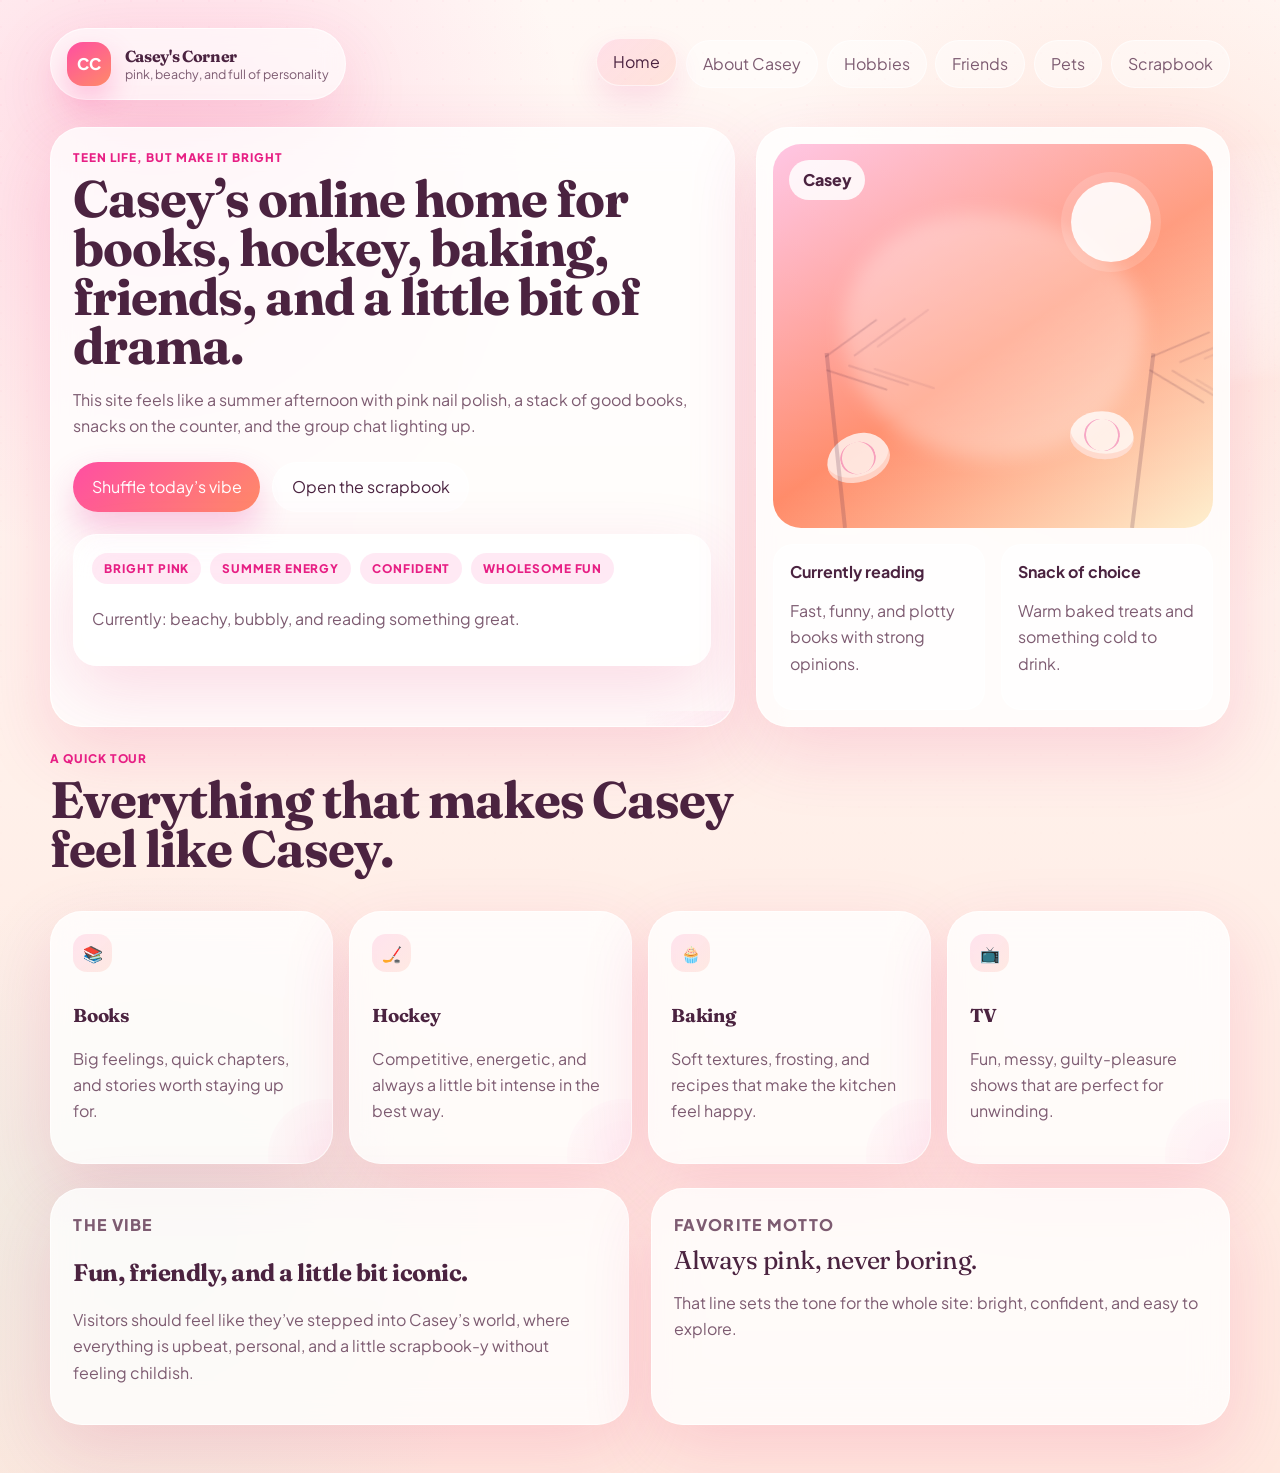
==== index.html @ 20cf0d58 "Add initial website structure and content for Casey's Corner - Created main pages: index.html, hobbi" ====
<!doctype html>
<html lang="en">
<head>
  <meta charset="utf-8">
  <meta name="viewport" content="width=device-width, initial-scale=1">
  <title>Casey's Corner | Home</title>
  <meta name="description" content="Casey's fun, beachy personal website with books, hockey, baking, friends, and pets.">
  <link rel="preconnect" href="https://fonts.googleapis.com">
  <link rel="preconnect" href="https://fonts.gstatic.com" crossorigin>
  <link href="https://fonts.googleapis.com/css2?family=Fraunces:opsz,wght@9..144,500;9..144,700;9..144,800&family=Plus+Jakarta+Sans:wght@400;500;600;700;800&display=swap" rel="stylesheet">
  <link rel="stylesheet" href="styles.css">
  <script defer src="script.js"></script>
</head>
<body data-page="home">
  <div class="page-shell">
    <header class="site-header">
      <a class="brand" href="index.html" aria-label="Casey's Corner home">
        <span class="brand-mark">CC</span>
        <span>
          <strong>Casey's Corner</strong>
          <small>pink, beachy, and full of personality</small>
        </span>
      </a>

      <nav class="site-nav" aria-label="Primary">
        <a href="index.html">Home</a>
        <a href="about.html">About Casey</a>
        <a href="hobbies.html">Hobbies</a>
        <a href="friends.html">Friends</a>
        <a href="pets.html">Pets</a>
        <a href="scrapbook.html">Scrapbook</a>
      </nav>
    </header>

    <main>
      <section class="hero hero-home reveal">
        <div class="hero-copy card surface-glow">
          <p class="eyebrow">Teen life, but make it bright</p>
          <h1>Casey’s online home for books, hockey, baking, friends, and a little bit of drama.</h1>
          <p class="lede">This site feels like a summer afternoon with pink nail polish, a stack of good books, snacks on the counter, and the group chat lighting up.</p>

          <div class="hero-actions">
            <button class="button primary" id="vibe-button" type="button">Shuffle today’s vibe</button>
            <a class="button secondary" href="scrapbook.html">Open the scrapbook</a>
          </div>

          <div class="vibe-strip card soft-card">
            <span class="chip">Bright pink</span>
            <span class="chip">Summer energy</span>
            <span class="chip">Confident</span>
            <span class="chip">Wholesome fun</span>
            <p id="vibe-line">Currently: beachy, bubbly, and reading something great.</p>
          </div>
        </div>

        <aside class="hero-panel card">
          <div class="portrait-window">
            <div class="portrait-badge">Casey</div>
            <div class="portrait-art" aria-hidden="true">
              <span class="shell shell-a"></span>
              <span class="shell shell-b"></span>
              <span class="palm palm-a"></span>
              <span class="palm palm-b"></span>
              <span class="sun"></span>
            </div>
          </div>
          <div class="mini-grid">
            <article class="mini-card">
              <strong>Currently reading</strong>
              <p>Fast, funny, and plotty books with strong opinions.</p>
            </article>
            <article class="mini-card">
              <strong>Snack of choice</strong>
              <p>Warm baked treats and something cold to drink.</p>
            </article>
          </div>
        </aside>
      </section>

      <section class="section reveal">
        <div class="section-heading">
          <p class="eyebrow">A quick tour</p>
          <h2>Everything that makes Casey feel like Casey.</h2>
        </div>

        <div class="grid four-up">
          <article class="card highlight-card">
            <span class="icon">📚</span>
            <h3>Books</h3>
            <p>Big feelings, quick chapters, and stories worth staying up for.</p>
          </article>
          <article class="card highlight-card">
            <span class="icon">🏒</span>
            <h3>Hockey</h3>
            <p>Competitive, energetic, and always a little bit intense in the best way.</p>
          </article>
          <article class="card highlight-card">
            <span class="icon">🧁</span>
            <h3>Baking</h3>
            <p>Soft textures, frosting, and recipes that make the kitchen feel happy.</p>
          </article>
          <article class="card highlight-card">
            <span class="icon">📺</span>
            <h3>TV</h3>
            <p>Fun, messy, guilty-pleasure shows that are perfect for unwinding.</p>
          </article>
        </div>
      </section>

      <section class="section split reveal">
        <div class="card story-card">
          <p class="eyebrow">The vibe</p>
          <h2>Fun, friendly, and a little bit iconic.</h2>
          <p>Visitors should feel like they’ve stepped into Casey’s world, where everything is upbeat, personal, and a little scrapbook-y without feeling childish.</p>
        </div>

        <div class="card quote-card">
          <p class="eyebrow">Favorite motto</p>
          <blockquote>Always pink, never boring.</blockquote>
          <p>That line sets the tone for the whole site: bright, confident, and easy to explore.</p>
        </div>
      </section>
    </main>
  </div>
</body>
</html>
---- styles.css ----
:root {
  color-scheme: light;
  --bg: #fff5f1;
  --bg-alt: #ffe7de;
  --surface: rgba(255, 255, 255, 0.78);
  --surface-strong: rgba(255, 255, 255, 0.92);
  --ink: #4b2340;
  --muted: #7d5b71;
  --pink: #ff4ea2;
  --pink-deep: #e71f84;
  --coral: #ff8a68;
  --peach: #ffd0be;
  --shell: #fff5d6;
  --aqua: #68dccd;
  --shadow: 0 24px 70px rgba(229, 46, 118, 0.16);
  --radius-xl: 32px;
  --radius-lg: 24px;
  --radius-md: 18px;
  --border: 1px solid rgba(255, 255, 255, 0.7);
}

* {
  box-sizing: border-box;
}

html {
  scroll-behavior: smooth;
}

body {
  margin: 0;
  min-height: 100vh;
  font-family: "Plus Jakarta Sans", sans-serif;
  color: var(--ink);
  background:
    radial-gradient(circle at 12% 10%, rgba(255, 78, 162, 0.18), transparent 24%),
    radial-gradient(circle at 88% 18%, rgba(255, 138, 104, 0.18), transparent 22%),
    radial-gradient(circle at 12% 84%, rgba(104, 220, 205, 0.14), transparent 22%),
    linear-gradient(180deg, #fff8f5 0%, #fff1eb 48%, #ffe8df 100%);
  position: relative;
}

body::before {
  content: "";
  position: fixed;
  inset: 0;
  pointer-events: none;
  background-image:
    radial-gradient(circle at 1px 1px, rgba(255, 122, 174, 0.2) 1px, transparent 0);
  background-size: 26px 26px;
  mask-image: linear-gradient(180deg, rgba(0, 0, 0, 0.55), rgba(0, 0, 0, 0.15));
  opacity: 0.32;
}

body::after {
  content: "";
  position: fixed;
  right: -2rem;
  top: 10rem;
  width: 14rem;
  height: 14rem;
  background: radial-gradient(circle, rgba(255, 255, 255, 0.8), rgba(255, 255, 255, 0));
  filter: blur(6px);
  pointer-events: none;
  transform: rotate(-10deg);
}

a {
  color: inherit;
  text-decoration: none;
}

button,
a.button {
  font: inherit;
}

.page-shell {
  width: min(1180px, calc(100% - 2rem));
  margin: 0 auto;
  padding: 1.25rem 0 3rem;
  position: relative;
  z-index: 1;
}

.site-header {
  display: flex;
  align-items: center;
  justify-content: space-between;
  gap: 1rem;
  padding: 0.5rem 0 1.2rem;
  flex-wrap: wrap;
}

.brand {
  display: inline-flex;
  align-items: center;
  gap: 0.85rem;
  padding: 0.8rem 1rem;
  border-radius: 999px;
  background: rgba(255, 255, 255, 0.6);
  backdrop-filter: blur(12px);
  box-shadow: var(--shadow);
  border: var(--border);
}

.brand strong,
.section-heading h2,
.hero h1,
.story-card h2,
.note-card h3,
.highlight-card h3,
.quote-card blockquote,
.friend-card h2,
.pet-card h2,
.hobby-card h2,
.scrap-card h2,
.profile-stat strong {
  font-family: "Fraunces", Georgia, serif;
  letter-spacing: -0.02em;
}

.brand strong {
  display: block;
  font-size: 1rem;
}

.brand small {
  display: block;
  color: var(--muted);
  font-size: 0.78rem;
}

.brand-mark {
  width: 2.75rem;
  height: 2.75rem;
  border-radius: 16px;
  display: grid;
  place-items: center;
  color: white;
  font-weight: 800;
  background: linear-gradient(145deg, var(--pink) 0%, var(--coral) 100%);
  box-shadow: 0 14px 30px rgba(255, 78, 162, 0.32);
}

.site-nav {
  display: flex;
  flex-wrap: wrap;
  gap: 0.55rem;
  justify-content: flex-end;
}

.site-nav a {
  padding: 0.78rem 1rem;
  border-radius: 999px;
  background: rgba(255, 255, 255, 0.45);
  border: 1px solid rgba(255, 255, 255, 0.6);
  color: var(--muted);
  transition: transform 180ms ease, background 180ms ease, color 180ms ease, box-shadow 180ms ease;
}

.site-nav a:hover,
.site-nav a[aria-current="page"] {
  transform: translateY(-2px);
  background: linear-gradient(135deg, rgba(255, 78, 162, 0.14), rgba(255, 138, 104, 0.18));
  color: var(--ink);
  box-shadow: 0 14px 30px rgba(231, 31, 132, 0.12);
}

.hero,
.section,
.split {
  display: grid;
  gap: 1.35rem;
}

.hero {
  grid-template-columns: minmax(0, 1.3fr) minmax(280px, 0.9fr);
  align-items: stretch;
  margin-top: 0.5rem;
}

.hero-copy,
.hero-panel,
.card,
.memory-board,
.scrapbook-tools {
  background: var(--surface);
  backdrop-filter: blur(18px);
  border: var(--border);
  box-shadow: var(--shadow);
}

.card,
.memory-board,
.scrapbook-tools {
  border-radius: var(--radius-xl);
}

.surface-glow {
  position: relative;
  overflow: hidden;
}

.surface-glow::after {
  content: "";
  position: absolute;
  inset: auto -20% -35% auto;
  width: 14rem;
  height: 14rem;
  background: radial-gradient(circle, rgba(255, 78, 162, 0.2), rgba(255, 78, 162, 0));
  pointer-events: none;
}

.hero-copy,
.story-card,
.quote-card,
.profile-card,
.note-card,
.highlight-card,
.hobby-card,
.friend-card,
.pet-card,
.scrap-card {
  padding: 1.4rem;
}

.hero h1,
.section-heading h2 {
  font-size: clamp(2.4rem, 4vw, 4.5rem);
  line-height: 0.96;
  margin: 0 0 1rem;
}

.lede,
.story-card p,
.quote-card p,
.profile-card p,
.note-card p,
.highlight-card p,
.hobby-card p,
.friend-card p,
.pet-card p,
.scrap-card p,
.pet-banner p,
.tool-note,
.mini-card p,
.memory-note,
.vibe-strip p {
  color: var(--muted);
  line-height: 1.65;
  font-size: 1rem;
}

.eyebrow,
.card-label,
.pet-tag,
.sticker,
.big-badge,
.chip,
.filter-chip,
.pet-chip,
.profile-stat span {
  letter-spacing: 0.08em;
  text-transform: uppercase;
  font-size: 0.74rem;
  font-weight: 800;
}

.eyebrow {
  color: var(--pink-deep);
  margin: 0 0 0.55rem;
}

.hero-actions {
  display: flex;
  flex-wrap: wrap;
  gap: 0.75rem;
  margin: 1.4rem 0;
}

.button {
  display: inline-flex;
  align-items: center;
  justify-content: center;
  min-height: 3rem;
  padding: 0.85rem 1.15rem;
  border: 0;
  border-radius: 999px;
  cursor: pointer;
  transition: transform 180ms ease, box-shadow 180ms ease, opacity 180ms ease;
}

.button:hover,
.filter-chip:hover {
  transform: translateY(-2px);
}

.button.primary {
  color: white;
  background: linear-gradient(135deg, var(--pink) 0%, var(--coral) 100%);
  box-shadow: 0 16px 34px rgba(231, 31, 132, 0.24);
}

.button.secondary {
  background: rgba(255, 255, 255, 0.65);
  border: 1px solid rgba(255, 255, 255, 0.7);
}

.vibe-strip,
.soft-card {
  padding: 1.1rem 1.1rem 1rem;
  border-radius: 24px;
  background: rgba(255, 255, 255, 0.58);
  border: 1px solid rgba(255, 255, 255, 0.75);
}

.chip {
  display: inline-flex;
  align-items: center;
  justify-content: center;
  padding: 0.5rem 0.75rem;
  border-radius: 999px;
  background: rgba(255, 78, 162, 0.12);
  color: var(--pink-deep);
  margin: 0 0.35rem 0.4rem 0;
}

.hero-panel {
  display: grid;
  gap: 1rem;
  padding: 1rem;
}

.portrait-window {
  position: relative;
  min-height: 24rem;
  border-radius: 28px;
  overflow: hidden;
  background:
    linear-gradient(180deg, rgba(255, 255, 255, 0.2), rgba(255, 255, 255, 0)),
    linear-gradient(145deg, #ffb8dd 0%, #ff8a68 52%, #fef0cf 100%);
}

.portrait-badge {
  position: absolute;
  left: 1rem;
  top: 1rem;
  z-index: 2;
  padding: 0.6rem 0.85rem;
  border-radius: 999px;
  background: rgba(255, 255, 255, 0.85);
  font-weight: 800;
  color: var(--ink);
}

.portrait-art {
  position: absolute;
  inset: 0;
  overflow: hidden;
}

.portrait-art::before {
  content: "";
  position: absolute;
  inset: 18% 16% 18% 16%;
  border-radius: 45% 55% 50% 50% / 46% 46% 54% 54%;
  background: rgba(255, 255, 255, 0.3);
  filter: blur(10px);
}

.sun {
  position: absolute;
  right: 14%;
  top: 10%;
  width: 5rem;
  height: 5rem;
  border-radius: 50%;
  background: rgba(255, 255, 255, 0.9);
  box-shadow: 0 0 0 10px rgba(255, 255, 255, 0.14);
}

.shell,
.palm {
  position: absolute;
  opacity: 0.95;
}

.shell {
  width: 4rem;
  height: 3rem;
  background: rgba(255, 255, 255, 0.8);
  border-radius: 55% 45% 50% 50% / 55% 55% 45% 45%;
  box-shadow: inset 0 -0.35rem 0 rgba(255, 138, 104, 0.22);
}

.shell::before,
.shell::after {
  content: "";
  position: absolute;
  inset: 0.5rem 0.9rem;
  border-left: 2px solid rgba(231, 31, 132, 0.2);
  border-right: 2px solid rgba(231, 31, 132, 0.2);
  border-radius: 50%;
}

.shell-a {
  left: 12%;
  bottom: 12%;
  transform: rotate(-18deg);
}

.shell-b {
  right: 18%;
  bottom: 18%;
  transform: rotate(8deg);
}

.palm {
  width: 4px;
  height: 11rem;
  background: rgba(75, 35, 64, 0.2);
  bottom: 0;
  transform-origin: bottom center;
}

.palm::before,
.palm::after {
  content: "";
  position: absolute;
  width: 4rem;
  height: 2px;
  background: rgba(75, 35, 64, 0.18);
  border-radius: 999px;
  transform-origin: left center;
}

.palm::before {
  top: 0.2rem;
  transform: rotate(-30deg);
  box-shadow: 1.5rem 1rem 0 rgba(75, 35, 64, 0.12), 3rem 1.4rem 0 rgba(75, 35, 64, 0.08);
}

.palm::after {
  top: 1rem;
  transform: rotate(24deg);
  box-shadow: 1.2rem -0.7rem 0 rgba(75, 35, 64, 0.12), 2.8rem -1rem 0 rgba(75, 35, 64, 0.08);
}

.palm-a {
  left: 16%;
  transform: rotate(-6deg);
}

.palm-b {
  right: 18%;
  transform: rotate(7deg);
}

.mini-grid,
.grid,
.scrap-grid {
  display: grid;
  gap: 1rem;
}

.mini-grid {
  grid-template-columns: repeat(2, minmax(0, 1fr));
}

.mini-card,
.memory-note {
  padding: 1rem;
  border-radius: 20px;
  background: rgba(255, 255, 255, 0.65);
  border: 1px solid rgba(255, 255, 255, 0.7);
}

.mini-card strong {
  display: block;
  margin-bottom: 0.4rem;
}

.section {
  margin-top: 1.5rem;
}

.section-heading {
  max-width: 48rem;
}

.grid.four-up {
  grid-template-columns: repeat(4, minmax(0, 1fr));
}

.grid.three-up {
  grid-template-columns: repeat(3, minmax(0, 1fr));
}

.grid.two-by-two {
  grid-template-columns: repeat(2, minmax(0, 1fr));
}

.split {
  grid-template-columns: repeat(2, minmax(0, 1fr));
}

.highlight-card,
.note-card,
.friend-card,
.pet-card,
.hobby-card,
.scrap-card {
  position: relative;
  overflow: hidden;
}

.highlight-card::before,
.note-card::before,
.friend-card::before,
.pet-card::before,
.hobby-card::before,
.scrap-card::before {
  content: "";
  position: absolute;
  inset: auto -3rem -3rem auto;
  width: 7rem;
  height: 7rem;
  border-radius: 50%;
  background: radial-gradient(circle, rgba(255, 78, 162, 0.08), rgba(255, 78, 162, 0));
}

.icon,
.sticker {
  display: inline-grid;
  place-items: center;
  width: 2.4rem;
  height: 2.4rem;
  border-radius: 14px;
  background: linear-gradient(135deg, rgba(255, 78, 162, 0.14), rgba(255, 138, 104, 0.16));
  margin-bottom: 0.8rem;
}

.profile-card {
  display: grid;
  gap: 1rem;
}

.profile-stat {
  padding: 1rem;
  border-radius: 20px;
  background: rgba(255, 255, 255, 0.72);
  border: 1px solid rgba(255, 255, 255, 0.74);
}

.profile-stat span,
.pet-tag,
.card-label {
  display: inline-block;
  color: var(--pink-deep);
  margin-bottom: 0.45rem;
}

.quote-card blockquote {
  font-size: clamp(1.5rem, 2vw, 2.3rem);
  margin: 0 0 1rem;
  line-height: 1.05;
}

.badge-stack,
.pet-banner,
.scrapbook-tools,
.memory-board {
  display: grid;
  gap: 0.8rem;
  align-content: start;
}

.big-badge,
.pet-chip,
.filter-chip {
  display: inline-flex;
  width: fit-content;
  align-items: center;
  justify-content: center;
  padding: 0.75rem 0.95rem;
  border-radius: 999px;
  border: 1px solid rgba(255, 255, 255, 0.72);
  background: rgba(255, 255, 255, 0.65);
}

.big-badge {
  color: var(--ink);
}

.bullet-list {
  margin: 1rem 0 0;
  padding-left: 1.1rem;
  color: var(--muted);
}

.bullet-list li + li {
  margin-top: 0.6rem;
}

.memory-board {
  padding: 1rem;
  background: linear-gradient(145deg, rgba(255, 255, 255, 0.72), rgba(255, 240, 229, 0.76));
}

.memory-note {
  transform: rotate(var(--rotate, 0deg));
  box-shadow: 0 16px 36px rgba(229, 46, 118, 0.08);
}

.note-pink {
  --rotate: -2deg;
}

.note-coral {
  --rotate: 1.5deg;
}

.note-cream {
  --rotate: -1deg;
}

.scrapbook-tools {
  padding: 1rem;
}

.filter-row {
  display: flex;
  flex-wrap: wrap;
  gap: 0.6rem;
}

.filter-chip.active {
  background: linear-gradient(135deg, var(--pink), var(--coral));
  color: white;
}

.scrap-grid {
  grid-template-columns: repeat(3, minmax(0, 1fr));
}

.scrap-card {
  min-height: 15rem;
}

.scrap-card.hidden {
  display: none;
}

.reveal {
  opacity: 0;
  transform: translateY(14px);
  transition: opacity 520ms ease, transform 520ms ease;
}

.reveal.in-view {
  opacity: 1;
  transform: translateY(0);
}

@media (max-width: 1060px) {
  .hero,
  .split,
  .grid.four-up,
  .grid.three-up,
  .grid.two-by-two,
  .scrap-grid {
    grid-template-columns: repeat(2, minmax(0, 1fr));
  }

  .hero {
    grid-template-columns: 1fr;
  }
}

@media (max-width: 720px) {
  .page-shell {
    width: min(100% - 1rem, 1180px);
    padding-top: 0.8rem;
  }

  .site-header {
    position: sticky;
    top: 0.4rem;
    z-index: 20;
    padding: 0.4rem 0;
    backdrop-filter: blur(20px);
  }

  .brand {
    width: 100%;
    justify-content: flex-start;
  }

  .site-nav {
    width: 100%;
    justify-content: flex-start;
    overflow-x: auto;
    padding-bottom: 0.2rem;
    scrollbar-width: none;
  }

  .site-nav::-webkit-scrollbar {
    display: none;
  }

  .site-nav a {
    white-space: nowrap;
  }

  .hero h1,
  .section-heading h2 {
    font-size: clamp(2rem, 10vw, 3.2rem);
  }

  .grid.four-up,
  .grid.three-up,
  .grid.two-by-two,
  .split,
  .mini-grid,
  .scrap-grid {
    grid-template-columns: 1fr;
  }

  .portrait-window {
    min-height: 20rem;
  }
}
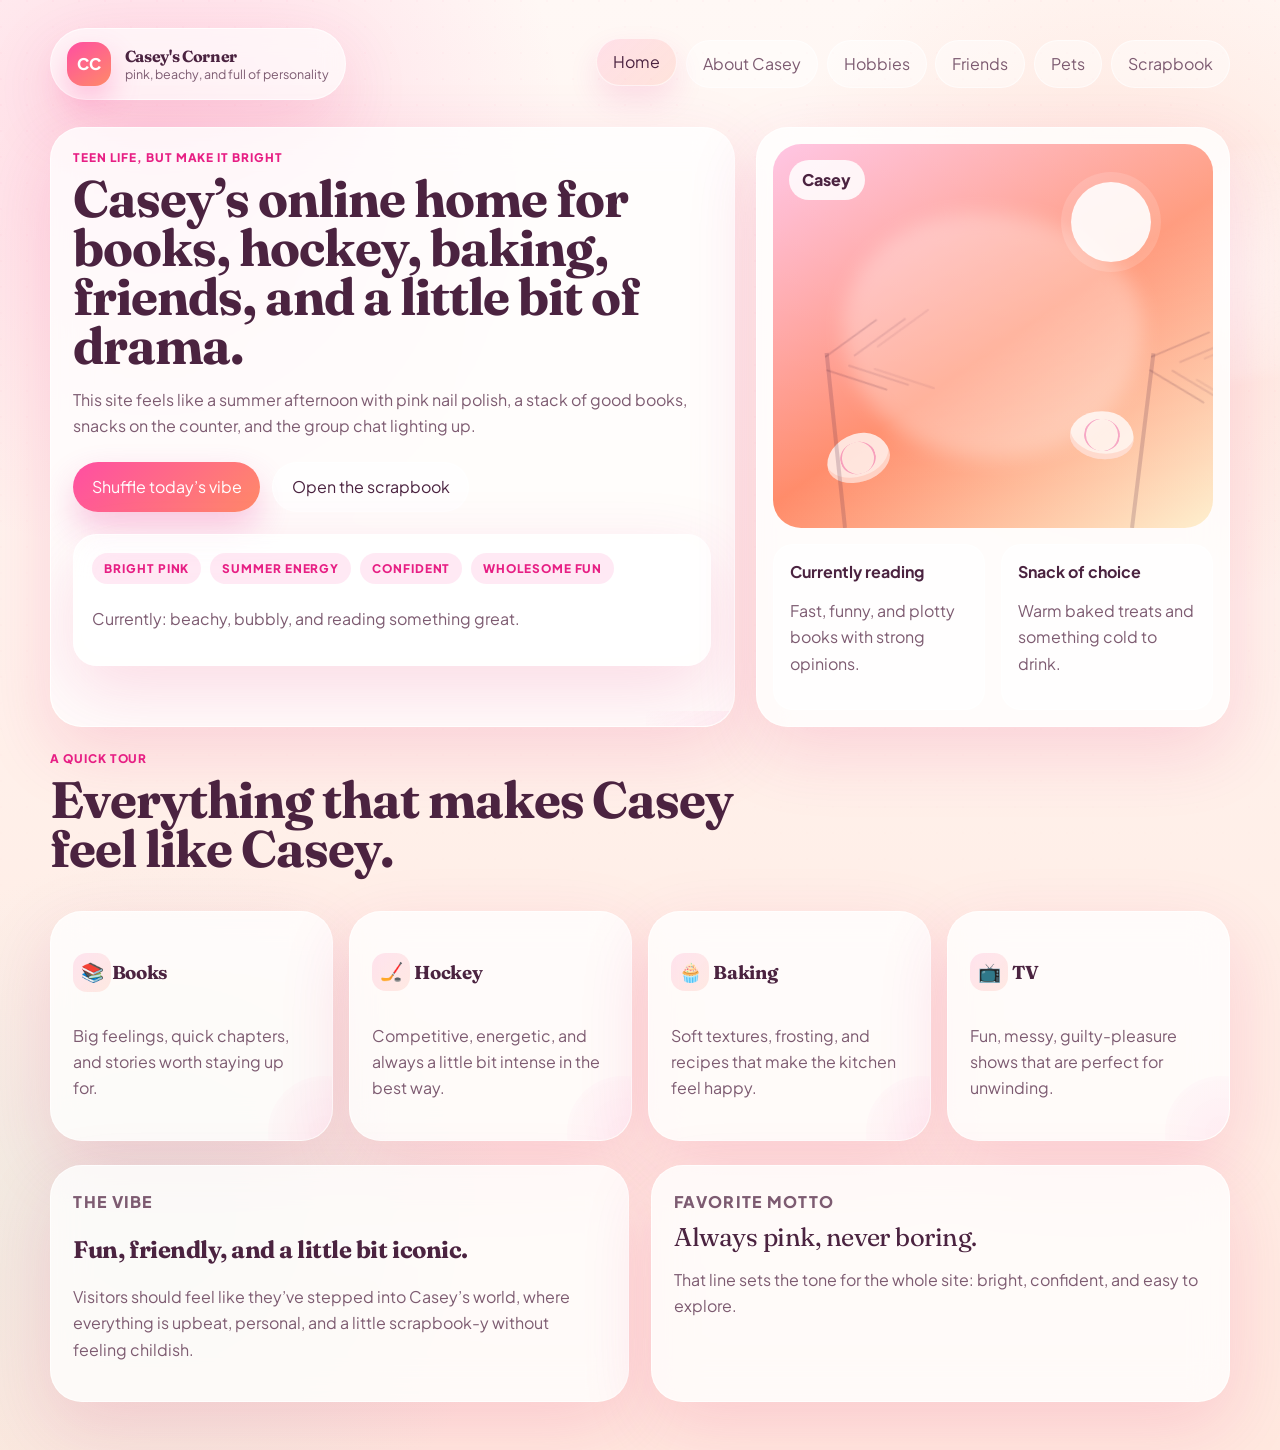
==== commit 102411a7: "Added Images" ====
--- a/index.html
+++ b/index.html
@@ -1,126 +1,131 @@
 <!doctype html>
 <html lang="en">
+
 <head>
-  <meta charset="utf-8">
-  <meta name="viewport" content="width=device-width, initial-scale=1">
-  <title>Casey's Corner | Home</title>
-  <meta name="description" content="Casey's fun, beachy personal website with books, hockey, baking, friends, and pets.">
-  <link rel="preconnect" href="https://fonts.googleapis.com">
-  <link rel="preconnect" href="https://fonts.gstatic.com" crossorigin>
-  <link href="https://fonts.googleapis.com/css2?family=Fraunces:opsz,wght@9..144,500;9..144,700;9..144,800&family=Plus+Jakarta+Sans:wght@400;500;600;700;800&display=swap" rel="stylesheet">
-  <link rel="stylesheet" href="styles.css">
-  <script defer src="script.js"></script>
+    <meta charset="utf-8">
+    <meta name="viewport" content="width=device-width, initial-scale=1">
+    <title>Casey's Corner | Home</title>
+    <meta name="description"
+        content="Casey's fun, beachy personal website with books, hockey, baking, friends, and pets.">
+    <link rel="preconnect" href="https://fonts.googleapis.com">
+    <link rel="preconnect" href="https://fonts.gstatic.com" crossorigin>
+    <link
+        href="https://fonts.googleapis.com/css2?family=Fraunces:opsz,wght@9..144,500;9..144,700;9..144,800&family=Plus+Jakarta+Sans:wght@400;500;600;700;800&display=swap"
+        rel="stylesheet">
+    <link rel="stylesheet" href="styles.css">
+    <script defer src="script.js"></script>
 </head>
+
 <body data-page="home">
-  <div class="page-shell">
-    <header class="site-header">
-      <a class="brand" href="index.html" aria-label="Casey's Corner home">
-        <span class="brand-mark">CC</span>
-        <span>
-          <strong>Casey's Corner</strong>
-          <small>pink, beachy, and full of personality</small>
-        </span>
-      </a>
+    <div class="page-shell">
+        <header class="site-header">
+            <a class="brand" href="index.html" aria-label="Casey's Corner home">
+                <span class="brand-mark">CC</span>
+                <span>
+                    <strong>Casey's Corner</strong>
+                    <small>pink, beachy, and full of personality</small>
+                </span>
+            </a>
 
-      <nav class="site-nav" aria-label="Primary">
-        <a href="index.html">Home</a>
-        <a href="about.html">About Casey</a>
-        <a href="hobbies.html">Hobbies</a>
-        <a href="friends.html">Friends</a>
-        <a href="pets.html">Pets</a>
-        <a href="scrapbook.html">Scrapbook</a>
-      </nav>
-    </header>
+            <nav class="site-nav" aria-label="Primary">
+                <a href="index.html">Home</a>
+                <a href="about.html">About Casey</a>
+                <a href="hobbies.html">Hobbies</a>
+                <a href="friends.html">Friends</a>
+                <a href="pets.html">Pets</a>
+                <a href="scrapbook.html">Scrapbook</a>
+            </nav>
+        </header>
 
-    <main>
-      <section class="hero hero-home reveal">
-        <div class="hero-copy card surface-glow">
-          <p class="eyebrow">Teen life, but make it bright</p>
-          <h1>Casey’s online home for books, hockey, baking, friends, and a little bit of drama.</h1>
-          <p class="lede">This site feels like a summer afternoon with pink nail polish, a stack of good books, snacks on the counter, and the group chat lighting up.</p>
+        <main>
+            <section class="hero hero-home reveal">
+                <div class="hero-copy card surface-glow">
+                    <p class="eyebrow">Teen life, but make it bright</p>
+                    <h1>Casey’s online home for books, hockey, baking, friends, and a little bit of drama.</h1>
+                    <p class="lede">This site feels like a summer afternoon with pink nail polish, a stack of good
+                        books, snacks on the counter, and the group chat lighting up.</p>
 
-          <div class="hero-actions">
-            <button class="button primary" id="vibe-button" type="button">Shuffle today’s vibe</button>
-            <a class="button secondary" href="scrapbook.html">Open the scrapbook</a>
-          </div>
+                    <div class="hero-actions">
+                        <button class="button primary" id="vibe-button" type="button">Shuffle today’s vibe</button>
+                        <a class="button secondary" href="scrapbook.html">Open the scrapbook</a>
+                    </div>
 
-          <div class="vibe-strip card soft-card">
-            <span class="chip">Bright pink</span>
-            <span class="chip">Summer energy</span>
-            <span class="chip">Confident</span>
-            <span class="chip">Wholesome fun</span>
-            <p id="vibe-line">Currently: beachy, bubbly, and reading something great.</p>
-          </div>
-        </div>
+                    <div class="vibe-strip card soft-card">
+                        <span class="chip">Bright pink</span>
+                        <span class="chip">Summer energy</span>
+                        <span class="chip">Confident</span>
+                        <span class="chip">Wholesome fun</span>
+                        <p id="vibe-line">Currently: beachy, bubbly, and reading something great.</p>
+                    </div>
+                </div>
 
-        <aside class="hero-panel card">
-          <div class="portrait-window">
-            <div class="portrait-badge">Casey</div>
-            <div class="portrait-art" aria-hidden="true">
-              <span class="shell shell-a"></span>
-              <span class="shell shell-b"></span>
-              <span class="palm palm-a"></span>
-              <span class="palm palm-b"></span>
-              <span class="sun"></span>
-            </div>
-          </div>
-          <div class="mini-grid">
-            <article class="mini-card">
-              <strong>Currently reading</strong>
-              <p>Fast, funny, and plotty books with strong opinions.</p>
-            </article>
-            <article class="mini-card">
-              <strong>Snack of choice</strong>
-              <p>Warm baked treats and something cold to drink.</p>
-            </article>
-          </div>
-        </aside>
-      </section>
+                <aside class="hero-panel card">
+                    <div class="portrait-window">
+                        <div class="portrait-badge">Casey</div>
+                        <div class="portrait-art" aria-hidden="true">
+                            <span class="shell shell-a"></span>
+                            <span class="shell shell-b"></span>
+                            <span class="palm palm-a"></span>
+                            <span class="palm palm-b"></span>
+                            <span class="sun"></span>
+                        </div>
+                    </div>
+                    <div class="mini-grid">
+                        <article class="mini-card">
+                            <strong>Currently reading</strong>
+                            <p>Fast, funny, and plotty books with strong opinions.</p>
+                        </article>
+                        <article class="mini-card">
+                            <strong>Snack of choice</strong>
+                            <p>Warm baked treats and something cold to drink.</p>
+                        </article>
+                    </div>
+                </aside>
+            </section>
 
-      <section class="section reveal">
-        <div class="section-heading">
-          <p class="eyebrow">A quick tour</p>
-          <h2>Everything that makes Casey feel like Casey.</h2>
-        </div>
+            <section class="section reveal">
+                <div class="section-heading">
+                    <p class="eyebrow">A quick tour</p>
+                    <h2>Everything that makes Casey feel like Casey.</h2>
+                </div>
 
-        <div class="grid four-up">
-          <article class="card highlight-card">
-            <span class="icon">📚</span>
-            <h3>Books</h3>
-            <p>Big feelings, quick chapters, and stories worth staying up for.</p>
-          </article>
-          <article class="card highlight-card">
-            <span class="icon">🏒</span>
-            <h3>Hockey</h3>
-            <p>Competitive, energetic, and always a little bit intense in the best way.</p>
-          </article>
-          <article class="card highlight-card">
-            <span class="icon">🧁</span>
-            <h3>Baking</h3>
-            <p>Soft textures, frosting, and recipes that make the kitchen feel happy.</p>
-          </article>
-          <article class="card highlight-card">
-            <span class="icon">📺</span>
-            <h3>TV</h3>
-            <p>Fun, messy, guilty-pleasure shows that are perfect for unwinding.</p>
-          </article>
-        </div>
-      </section>
+                <div class="grid four-up">
+                    <article class="card highlight-card">
+                        
+                        <h3><span class="icon">📚</span>Books</h3>
+                        <p>Big feelings, quick chapters, and stories worth staying up for.</p>
+                    </article>
+                    <article class="card highlight-card">
+                        <h3><span class="icon">🏒</span> Hockey</h3>
+                        <p>Competitive, energetic, and always a little bit intense in the best way.</p>
+                    </article>
+                    <article class="card highlight-card">
+                        <h3><span class="icon">🧁</span> Baking</h3>
+                        <p>Soft textures, frosting, and recipes that make the kitchen feel happy.</p>
+                    </article>
+                    <article class="card highlight-card">
+                        <h3><span class="icon">📺</span> TV</h3>
+                        <p>Fun, messy, guilty-pleasure shows that are perfect for unwinding.</p>
+                    </article>
+                </div>
+            </section>
 
-      <section class="section split reveal">
-        <div class="card story-card">
-          <p class="eyebrow">The vibe</p>
-          <h2>Fun, friendly, and a little bit iconic.</h2>
-          <p>Visitors should feel like they’ve stepped into Casey’s world, where everything is upbeat, personal, and a little scrapbook-y without feeling childish.</p>
-        </div>
+            <section class="section split reveal">
+                <div class="card story-card">
+                    <p class="eyebrow">The vibe</p>
+                    <h2>Fun, friendly, and a little bit iconic.</h2>
+                    <p>Visitors should feel like they’ve stepped into Casey’s world, where everything is upbeat,
+                        personal, and a little scrapbook-y without feeling childish.</p>
+                </div>
 
-        <div class="card quote-card">
-          <p class="eyebrow">Favorite motto</p>
-          <blockquote>Always pink, never boring.</blockquote>
-          <p>That line sets the tone for the whole site: bright, confident, and easy to explore.</p>
-        </div>
-      </section>
-    </main>
-  </div>
+                <div class="card quote-card">
+                    <p class="eyebrow">Favorite motto</p>
+                    <blockquote>Always pink, never boring.</blockquote>
+                    <p>That line sets the tone for the whole site: bright, confident, and easy to explore.</p>
+                </div>
+            </section>
+        </main>
+    </div>
 </body>
+
 </html>
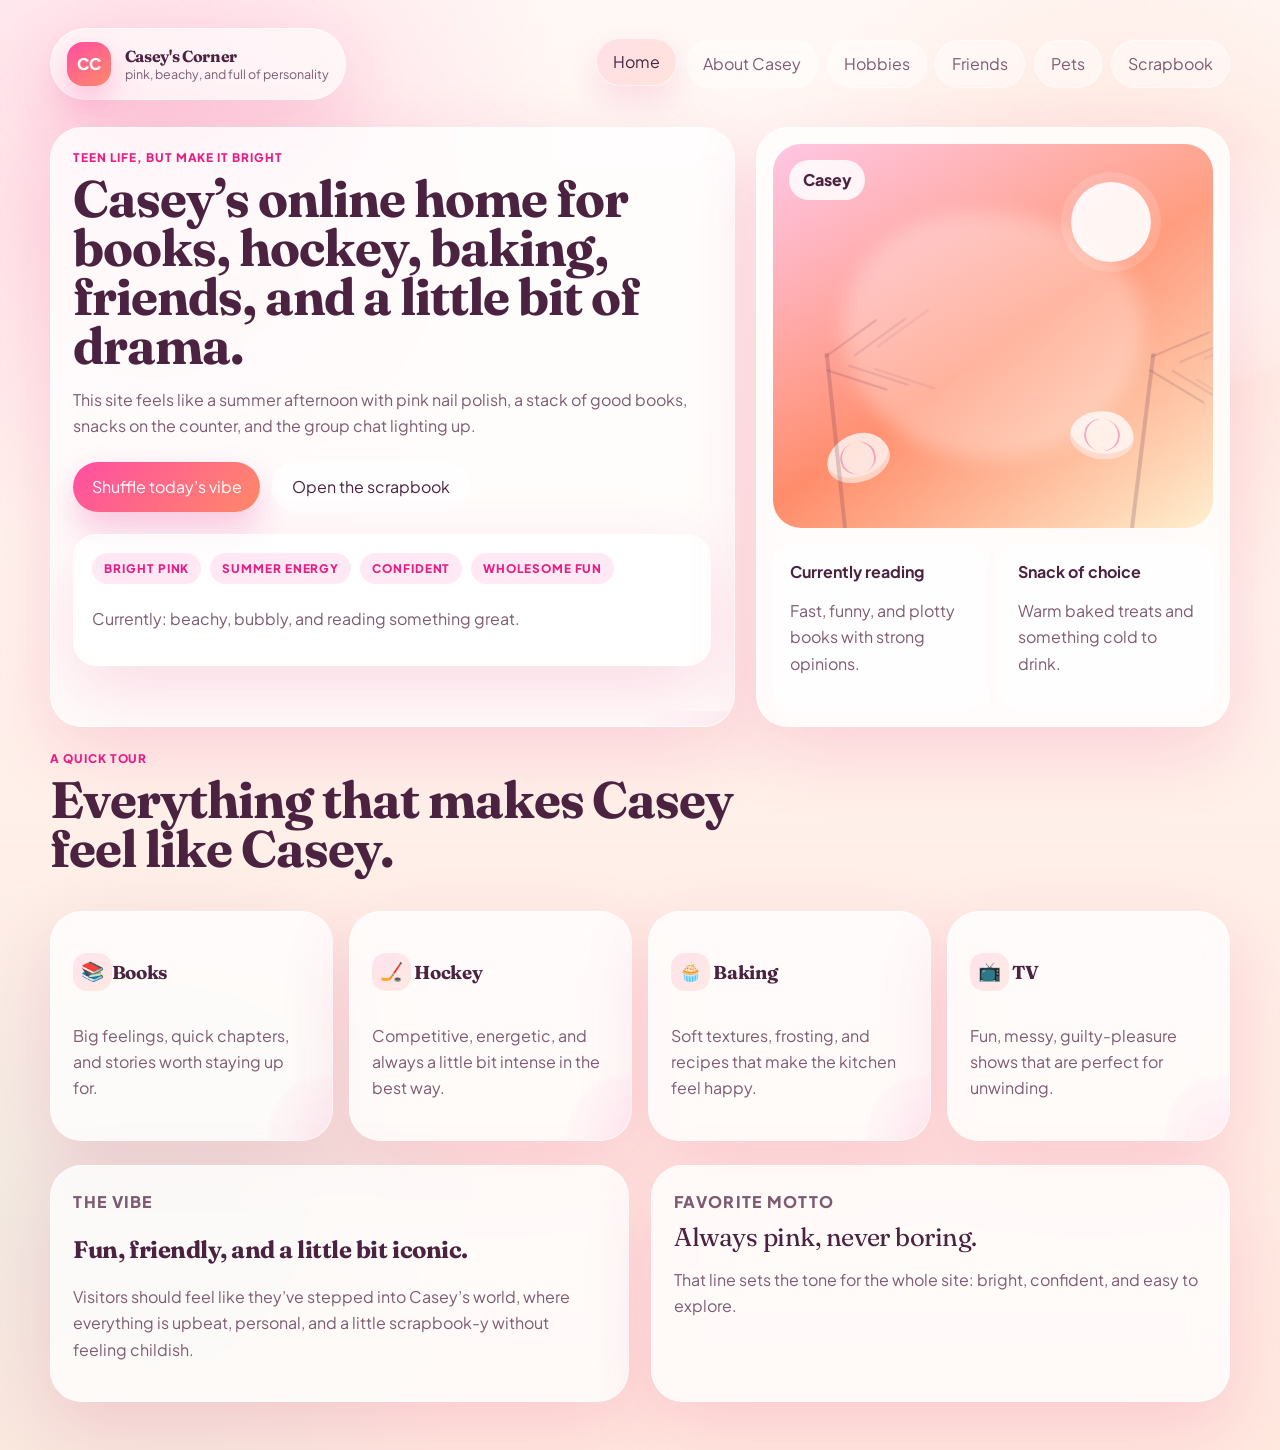
==== commit 9dd4a589: "Add test comment in index.html" ====
--- a/index.html
+++ b/index.html
@@ -17,6 +17,7 @@
 </head>
 
 <body data-page="home">
+    <!--Test Comment -->
     <div class="page-shell">
         <header class="site-header">
             <a class="brand" href="index.html" aria-label="Casey's Corner home">
@@ -128,4 +129,4 @@
     </div>
 </body>
 
-</html>+</html>
--- a/styles.css
+++ b/styles.css
@@ -571,6 +571,7 @@
 .pet-banner,
 .scrapbook-tools,
 .memory-board {
+    padding: 1rem;
   display: grid;
   gap: 0.8rem;
   align-content: start;
@@ -648,6 +649,16 @@
   min-height: 15rem;
 }
 
+.scrap-card img {
+  display: block;
+  width: 50%;
+  max-width: 100%;
+  aspect-ratio: 3 / 4;
+  object-fit: cover;
+  border-radius: 14px;
+  margin: 0 auto 0.8rem;
+}
+
 .scrap-card.hidden {
   display: none;
 }
